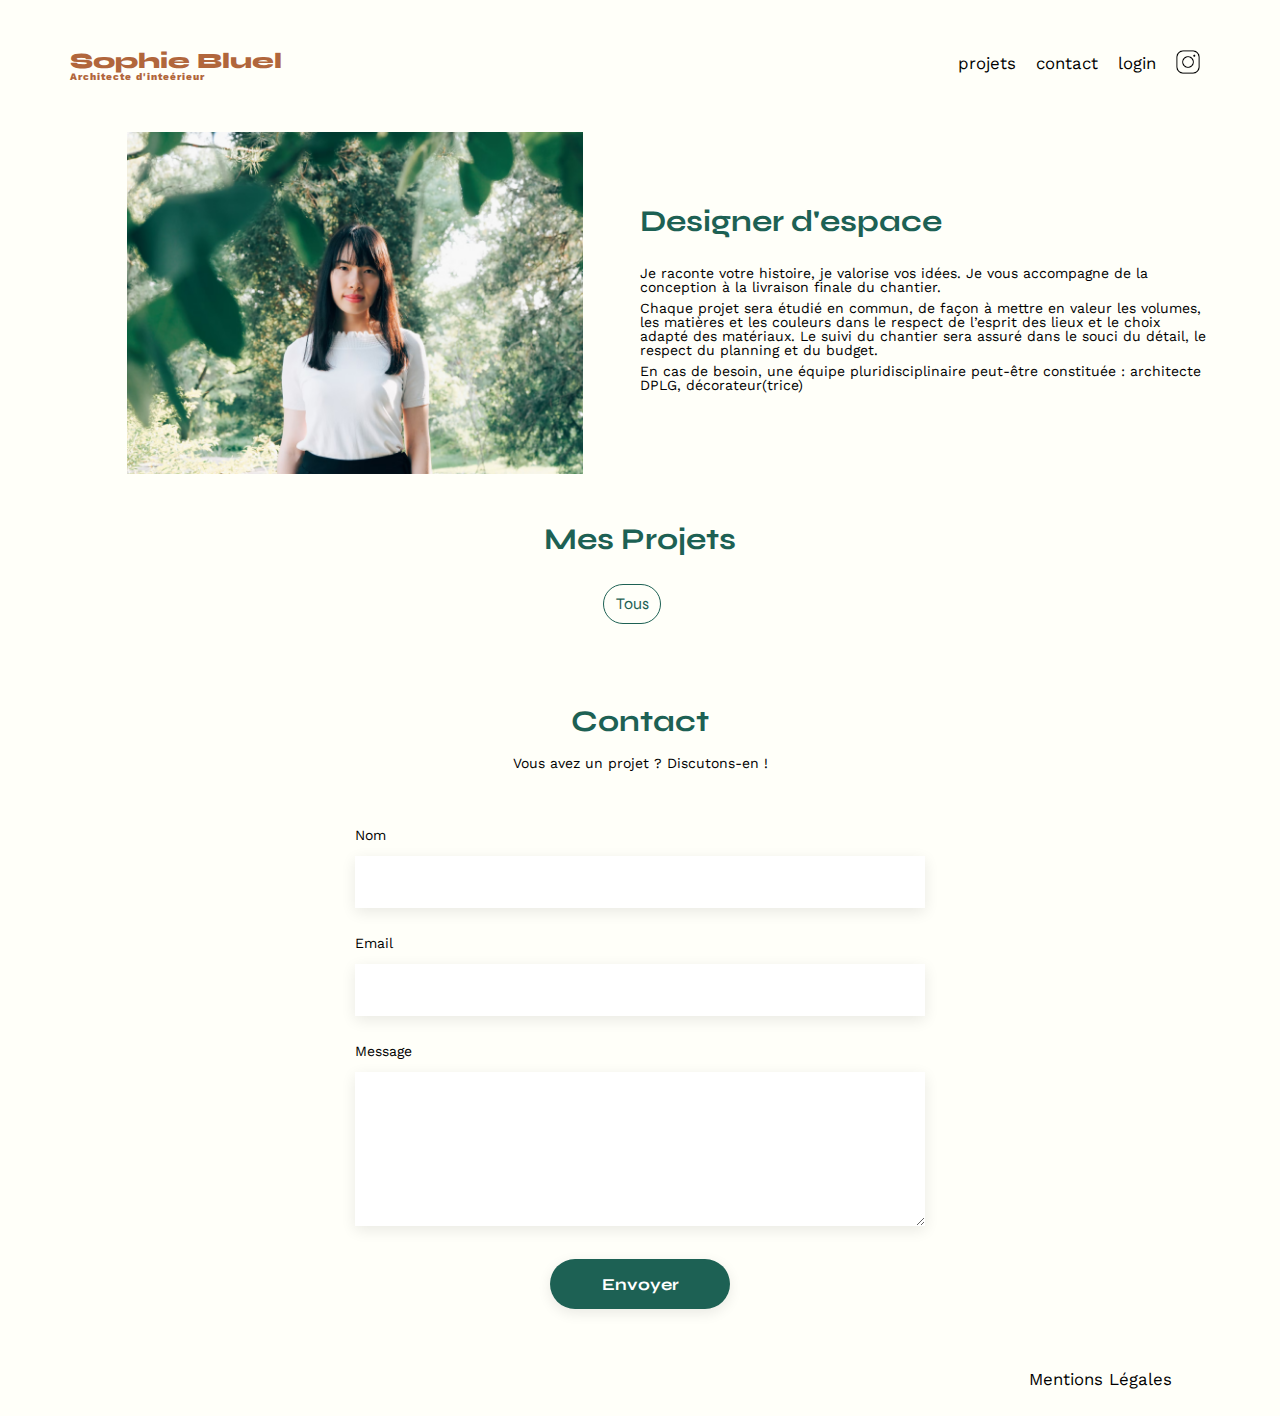
==== FrontEnd/index.html @ 32799364 "Ajout de la fonctionnalité de filtré les projets" ====
<!DOCTYPE html>
<html lang="fr">
  <head>
    <meta charset="UTF-8" />
    <title>Sophie Bluel - Architecte d'intérieur</title>
    <meta name="viewport" content="width=device-width, initial-scale=1.0" />
    <link rel="preconnect" href="https://fonts.googleapis.com" />
    <link rel="preconnect" href="https://fonts.gstatic.com" crossorigin />
    <link
      href="https://fonts.googleapis.com/css2?family=Syne:wght@700;800&family=Work+Sans&display=swap"
      rel="stylesheet"
    />
    <meta name="description" content="" />
    <link rel="stylesheet" href="./assets/style.css" />
  </head>
  <body>
    <header>
      <h1>Sophie Bluel <span>Architecte d'inteérieur</span></h1>
      <nav>
        <ul>
          <li>projets</li>
          <li>contact</li>
          <li>login</li>
          <li><img src="./assets/icons/instagram.png" alt="Instagram" /></li>
        </ul>
      </nav>
    </header>
    <main>
      <section id="introduction">
        <figure>
          <img src="./assets/images/sophie-bluel.png" alt="" />
        </figure>
        <article>
          <h2>Designer d'espace</h2>
          <p>
            Je raconte votre histoire, je valorise vos idées. Je vous accompagne
            de la conception à la livraison finale du chantier.
          </p>
          <p>
            Chaque projet sera étudié en commun, de façon à mettre en valeur les
            volumes, les matières et les couleurs dans le respect de l’esprit
            des lieux et le choix adapté des matériaux. Le suivi du chantier
            sera assuré dans le souci du détail, le respect du planning et du
            budget.
          </p>
          <p>
            En cas de besoin, une équipe pluridisciplinaire peut-être constituée
            : architecte DPLG, décorateur(trice)
          </p>
        </article>
      </section>
      <section id="portfolio">
        <h2>Mes Projets</h2>
        <ul class="filtres">
          <li id="all" class="filtre">Tous</li>
        </ul>
        <div class="gallery"></div>
      </section>
      <section id="contact">
        <h2>Contact</h2>
        <p>Vous avez un projet ? Discutons-en !</p>
        <form action="#" method="post">
          <label for="name">Nom</label>
          <input type="text" name="name" id="name" />
          <label for="email">Email</label>
          <input type="email" name="email" id="email" />
          <label for="message">Message</label>
          <textarea name="message" id="message" cols="30" rows="10"></textarea>
          <input type="submit" value="Envoyer" />
        </form>
      </section>
    </main>

    <footer>
      <nav>
        <ul>
          <li>Mentions Légales</li>
        </ul>
      </nav>
    </footer>
  </body>
  <script src="./assets/JavaScript/index.js"></script>
</html>
---- FrontEnd/assets/style.css ----
/* http://meyerweb.com/eric/tools/css/reset/
   v2.0 | 20110126
   License: none (public domain)
*/

html,
body,
div,
span,
applet,
object,
iframe,
h1,
h2,
h3,
h4,
h5,
h6,
p,
blockquote,
pre,
a,
abbr,
acronym,
address,
big,
cite,
code,
del,
dfn,
em,
img,
ins,
kbd,
q,
s,
samp,
small,
strike,
strong,
sub,
sup,
tt,
var,
b,
u,
i,
center,
dl,
dt,
dd,
ol,
ul,
li,
fieldset,
form,
label,
legend,
table,
caption,
tbody,
tfoot,
thead,
tr,
th,
td,
article,
aside,
canvas,
details,
embed,
figure,
figcaption,
footer,
header,
hgroup,
menu,
nav,
output,
ruby,
section,
summary,
time,
mark,
audio,
video {
  margin: 0;
  padding: 0;
  border: 0;
  font-size: 100%;
  font: inherit;
  vertical-align: baseline;
}
/* HTML5 display-role reset for older browsers */
article,
aside,
details,
figcaption,
figure,
footer,
header,
hgroup,
menu,
nav,
section {
  display: block;
}
body {
  line-height: 1;
}
ol,
ul {
  list-style: none;
}
blockquote,
q {
  quotes: none;
}
blockquote:before,
blockquote:after,
q:before,
q:after {
  content: "";
  content: none;
}
table {
  border-collapse: collapse;
  border-spacing: 0;
}
/** end reset css**/
body {
  max-width: 1140px;
  margin: auto;
  font-family: "Work Sans";
  font-size: 14px;
  background-color: #fffff9;
}
header {
  display: flex;
  justify-content: space-between;
  margin: 50px 0;
}
header nav ul li img {
  width: 1.5rem;
}
section {
  margin: 50px 0;
}

h1 {
  display: flex;
  flex-direction: column;
  font-family: "Syne";
  font-size: 22px;
  font-weight: 800;
  color: #b1663c;
}

h1 > span {
  font-family: "Work Sans";
  font-size: 10px;
  letter-spacing: 0.1em;
}

h2 {
  font-family: "Syne";
  font-weight: 700;
  font-size: 30px;
  color: #1d6154;
}
nav ul {
  display: flex;
  align-items: center;
  list-style-type: none;
}
nav li {
  padding: 0 10px;
  font-size: 1.2em;
}

li:hover {
  color: #b1663c;
}
.filtres {
  display: flex;
  justify-content: center;
  margin-bottom: 2rem;
}
.filtre {
  cursor: pointer;
  font-size: 16px;
  font-family: "Syne", sans-serif;
  margin-right: 1rem;
  border: 1px solid #1d6154;
  color: #1d6154;
  border-radius: 60px;
  padding: 0.7rem;
}
.filtre:hover {
  background: #1d6154;
  color: white;
}
#introduction {
  display: flex;
  align-items: center;
}
#introduction figure {
  flex: 1;
}
#introduction img {
  display: block;
  margin: auto;
  width: 80%;
}

#introduction article {
  flex: 1;
}
#introduction h2 {
  margin-bottom: 1em;
}

#introduction p {
  margin-bottom: 0.5em;
}
#portfolio h2 {
  text-align: center;
  margin-bottom: 1em;
}
.gallery {
  width: 100%;
  display: grid;
  grid-template-columns: 1fr 1fr 1fr;
  grid-column-gap: 20px;
  grid-row-gap: 20px;
}

.gallery img {
  width: 100%;
}
#contact {
  width: 50%;
  margin: auto;
}
#contact > * {
  text-align: center;
}
#contact h2 {
  margin-bottom: 20px;
}
#contact form {
  text-align: left;
  margin-top: 30px;
  display: flex;
  flex-direction: column;
}

#contact input {
  height: 50px;
  font-size: 1.2em;
  border: none;
  box-shadow: 0px 4px 14px rgba(0, 0, 0, 0.09);
}
#contact label {
  margin: 2em 0 1em 0;
}
#contact textarea {
  border: none;
  box-shadow: 0px 4px 14px rgba(0, 0, 0, 0.09);
}

input[type="submit"] {
  font-family: "Syne";
  font-weight: 700;
  color: white;
  background-color: #1d6154;
  margin: 2em auto;
  width: 180px;
  text-align: center;
  border-radius: 60px;
}

footer nav ul {
  display: flex;
  justify-content: flex-end;
  margin: 2em;
}
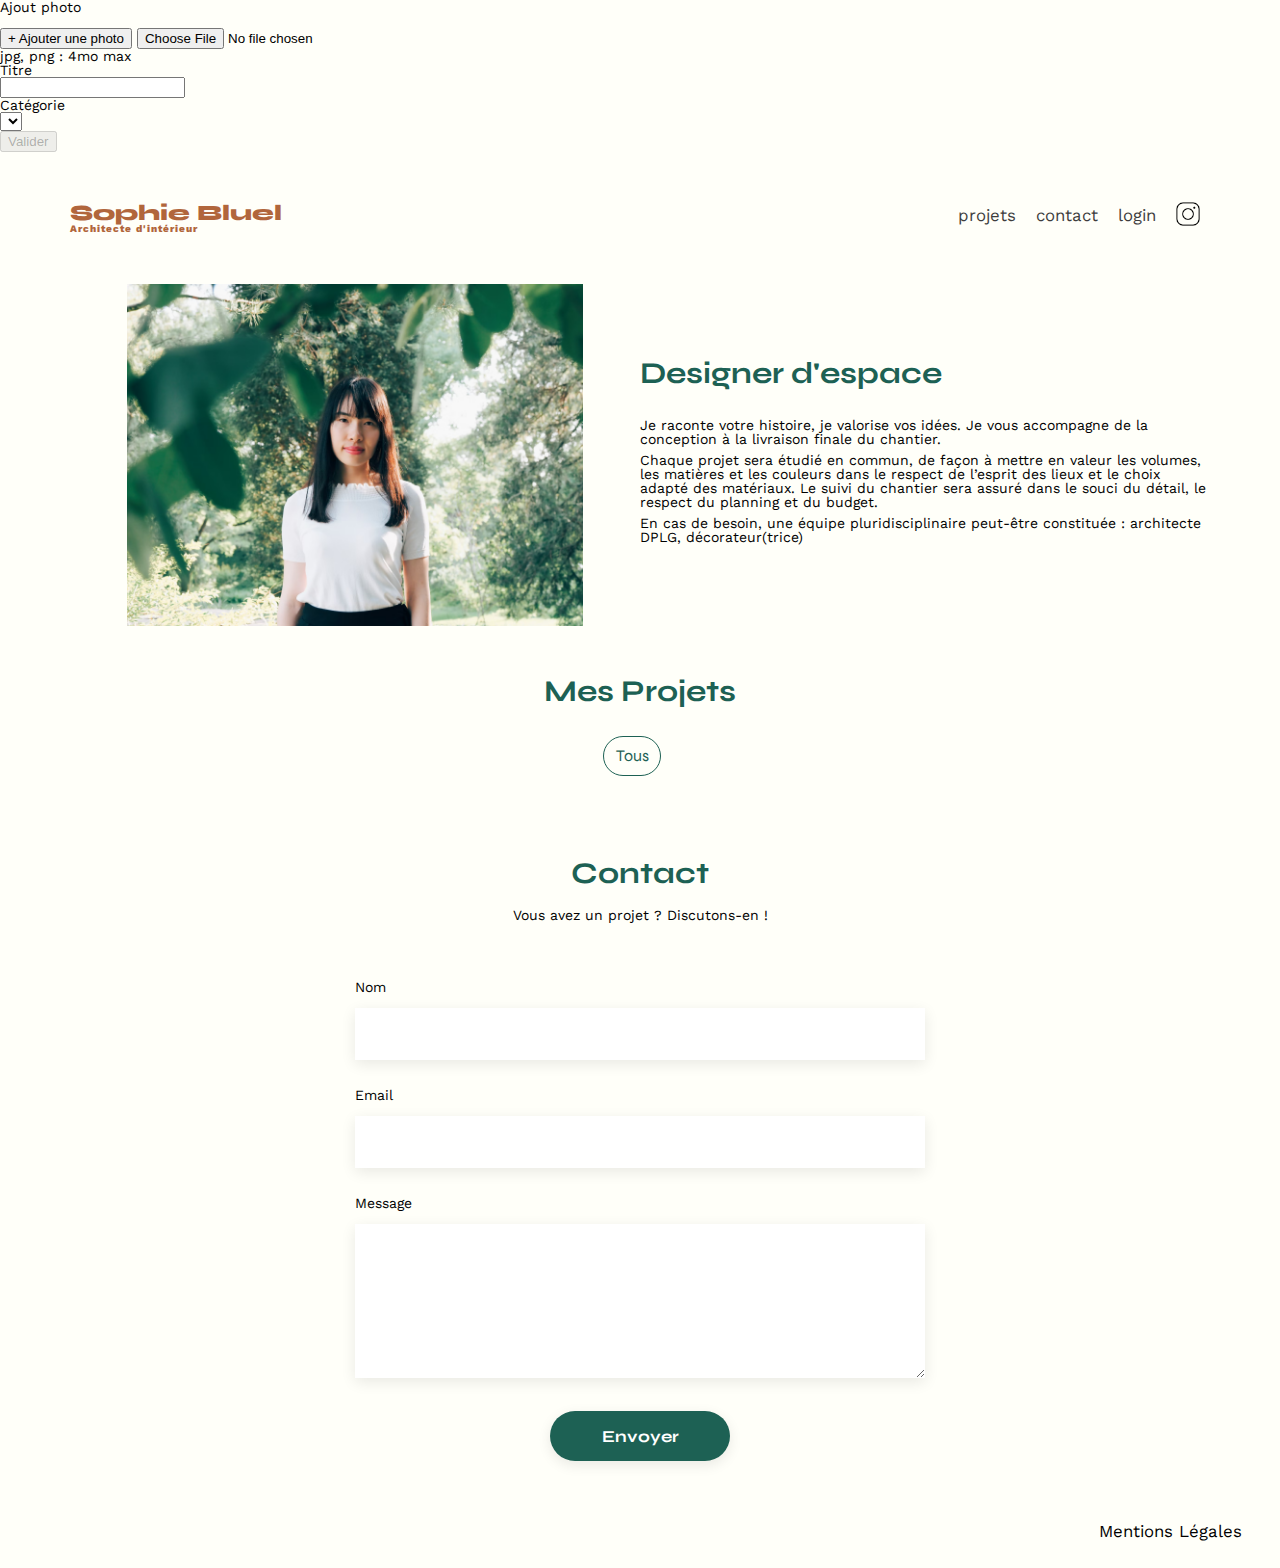
==== commit d534e321: "condition d'image" ====
--- a/FrontEnd/index.html
+++ b/FrontEnd/index.html
@@ -7,6 +7,13 @@
     <link rel="preconnect" href="https://fonts.googleapis.com" />
     <link rel="preconnect" href="https://fonts.gstatic.com" crossorigin />
     <link
+      rel="stylesheet"
+      href="https://cdnjs.cloudflare.com/ajax/libs/font-awesome/6.2.1/css/all.min.css"
+      integrity="sha512-MV7K8+y+gLIBoVD59lQIYicR65iaqukzvf/nwasF0nqhPay5w/9lJmVM2hMDcnK1OnMGCdVK+iQrJ7lzPJQd1w=="
+      crossorigin="anonymous"
+      referrerpolicy="no-referrer"
+    />
+    <link
       href="https://fonts.googleapis.com/css2?family=Syne:wght@700;800&family=Work+Sans&display=swap"
       rel="stylesheet"
     />
@@ -14,63 +21,140 @@
     <link rel="stylesheet" href="./assets/style.css" />
   </head>
   <body>
-    <header>
-      <h1>Sophie Bluel <span>Architecte d'inteérieur</span></h1>
-      <nav>
-        <ul>
-          <li>projets</li>
-          <li>contact</li>
-          <li>login</li>
-          <li><img src="./assets/icons/instagram.png" alt="Instagram" /></li>
-        </ul>
-      </nav>
-    </header>
-    <main>
-      <section id="introduction">
-        <figure>
-          <img src="./assets/images/sophie-bluel.png" alt="" />
-        </figure>
-        <article>
-          <h2>Designer d'espace</h2>
+    <div class="modale">
+      <span class="btnCloseModale">
+        <i class="fa-sharp fa-solid fa-xmark" id="close"></i>
+      </span>
+      <h3>Galerie photo</h3>
+      <div class="galleryModale"></div>
+      <button class="btnAddProjectModale">Ajouter une photo</button>
+      <p class="deleteGallery">Supprimer la galerie</p>
+    </div>
+    <div class="modaleAddProject">
+      <div class="modaleAddProject_icon">
+        <span class="back"><i class="fa-solid fa-arrow-left"></i></span>
+        <span class="btnCloseAddModale">
+          <i class="fa-sharp fa-solid fa-xmark" id="close"></i>
+        </span>
+      </div>
+      <h3>Ajout photo</h3>
+      <form action="POST" class="addProject" enctype="multipart/form-data">
+        <div class="bloc-picture">
+          <span class="icone-picture">
+            <i class="fa-regular fa-image"></i>
+          </span>
+          <img id="newImg" src="" alt="" />
+          <div class="btnAddFile">
+            <button type="submit">+ Ajouter une photo</button>
+            <input
+              type="file"
+              name="image"
+              id="image"
+              accept="image/png, image/jpg"
+            />
+          </div>
+          <span class="extension">jpg, png : 4mo max</span>
+        </div>
+        <div class="inputAddProject">
+          <label for="title">Titre</label>
           <p>
-            Je raconte votre histoire, je valorise vos idées. Je vous accompagne
-            de la conception à la livraison finale du chantier.
+            <input type="text" name="title" id="title" />
           </p>
+
+          <label for="category">Catégorie</label>
           <p>
-            Chaque projet sera étudié en commun, de façon à mettre en valeur les
-            volumes, les matières et les couleurs dans le respect de l’esprit
-            des lieux et le choix adapté des matériaux. Le suivi du chantier
-            sera assuré dans le souci du détail, le respect du planning et du
-            budget.
+            <select name="category" id="category"></select>
           </p>
-          <p>
-            En cas de besoin, une équipe pluridisciplinaire peut-être constituée
-            : architecte DPLG, décorateur(trice)
-          </p>
-        </article>
-      </section>
-      <section id="portfolio">
-        <h2>Mes Projets</h2>
-        <ul class="filtres">
-          <li id="all" class="filtre">Tous</li>
-        </ul>
-        <div class="gallery"></div>
-      </section>
-      <section id="contact">
-        <h2>Contact</h2>
-        <p>Vous avez un projet ? Discutons-en !</p>
-        <form action="#" method="post">
-          <label for="name">Nom</label>
-          <input type="text" name="name" id="name" />
-          <label for="email">Email</label>
-          <input type="email" name="email" id="email" />
-          <label for="message">Message</label>
-          <textarea name="message" id="message" cols="30" rows="10"></textarea>
-          <input type="submit" value="Envoyer" />
-        </form>
-      </section>
-    </main>
+        </div>
 
+        <button class="bouton_add_picture btnDisabled" disabled>Valider</button>
+      </form>
+    </div>
+    <div class="edition modeEdition">
+      <span> <i class="fa-regular fa-pen-to-square"></i> Mode édition</span>
+      <button>Publier les changements</button>
+    </div>
+    <div class="container">
+      <header>
+        <h1>Sophie Bluel <span>Architecte d'intérieur</span></h1>
+        <nav>
+          <ul>
+            <li><a href="#portfolio">projets</a></li>
+            <li><a href="#contact">contact</a></li>
+            <li>
+              <a id="login" href="./assets/page/connexion/connexion.html"
+                >login</a
+              >
+            </li>
+            <li>
+              <img src="./assets/icons/instagram.png" alt="Instagram" />
+            </li>
+          </ul>
+        </nav>
+      </header>
+      <main>
+        <section id="introduction">
+          <figure>
+            <img src="./assets/images/sophie-bluel.png" alt="" />
+            <figcaption class="modeEdition">
+              <i class="fa-regular fa-pen-to-square"></i> modifier
+            </figcaption>
+          </figure>
+          <article>
+            <span class="edition_designer modeEdition"
+              ><i class="fa-regular fa-pen-to-square"></i> modifier</span
+            >
+            <h2>Designer d'espace</h2>
+            <p>
+              Je raconte votre histoire, je valorise vos idées. Je vous
+              accompagne de la conception à la livraison finale du chantier.
+            </p>
+            <p>
+              Chaque projet sera étudié en commun, de façon à mettre en valeur
+              les volumes, les matières et les couleurs dans le respect de
+              l’esprit des lieux et le choix adapté des matériaux. Le suivi du
+              chantier sera assuré dans le souci du détail, le respect du
+              planning et du budget.
+            </p>
+            <p>
+              En cas de besoin, une équipe pluridisciplinaire peut-être
+              constituée : architecte DPLG, décorateur(trice)
+            </p>
+          </article>
+        </section>
+        <section id="portfolio">
+          <div class="title">
+            <h2>Mes Projets</h2>
+            <span id="modifAjout" class="modeEdition"
+              ><i class="fa-regular fa-pen-to-square"></i> modifier</span
+            >
+          </div>
+
+          <ul class="filtres">
+            <li id="all" class="filtre">Tous</li>
+          </ul>
+          <div class="gallery"></div>
+        </section>
+        <section id="contact">
+          <h2>Contact</h2>
+          <p>Vous avez un projet ? Discutons-en !</p>
+          <form action="#" method="post">
+            <label for="name">Nom</label>
+            <input type="text" name="name" id="name" />
+            <label for="email">Email</label>
+            <input type="email" name="email" id="email" />
+            <label for="message">Message</label>
+            <textarea
+              name="message"
+              id="message"
+              cols="30"
+              rows="10"
+            ></textarea>
+            <input type="submit" value="Envoyer" />
+          </form>
+        </section>
+      </main>
+    </div>
     <footer>
       <nav>
         <ul>
@@ -78,6 +162,6 @@
         </ul>
       </nav>
     </footer>
+    <script src="./assets/JavaScript/index.js"></script>
   </body>
-  <script src="./assets/JavaScript/index.js"></script>
 </html>
--- a/FrontEnd/assets/style.css
+++ b/FrontEnd/assets/style.css
@@ -129,12 +129,15 @@
 }
 /** end reset css**/
 body {
-  max-width: 1140px;
-  margin: auto;
   font-family: "Work Sans";
   font-size: 14px;
   background-color: #fffff9;
 }
+
+.container {
+  max-width: 1140px;
+  margin: auto;
+}
 header {
   display: flex;
   justify-content: space-between;
@@ -150,7 +153,7 @@
 h1 {
   display: flex;
   flex-direction: column;
-  font-family: "Syne";
+  font-family: "Syne", sans-serif;
   font-size: 22px;
   font-weight: 800;
   color: #b1663c;
@@ -163,7 +166,7 @@
 }
 
 h2 {
-  font-family: "Syne";
+  font-family: "Syne", sans-serif;
   font-weight: 700;
   font-size: 30px;
   color: #1d6154;
@@ -178,7 +181,13 @@
   font-size: 1.2em;
 }
 
+nav ul li a {
+  text-decoration: none;
+  color: #3d3d3d;
+}
+
 li:hover {
+  cursor: pointer;
   color: #b1663c;
 }
 .filtres {
@@ -270,7 +279,7 @@
 }
 
 input[type="submit"] {
-  font-family: "Syne";
+  font-family: "Syne", sans-serif;
   font-weight: 700;
   color: white;
   background-color: #1d6154;
@@ -285,3 +294,130 @@
   justify-content: flex-end;
   margin: 2em;
 }
+
+.edition {
+  background-color: black;
+  color: white;
+  padding: 1rem;
+  text-align: center;
+}
+
+.edition button {
+  border: none;
+  background: #ffffff;
+  color: black;
+  border-radius: 60px;
+  padding: 0.5rem 1.5rem;
+  margin-left: 0.5rem;
+}
+
+.edition_designer {
+  display: block;
+  margin-bottom: 1rem;
+}
+
+.title {
+  display: flex;
+  justify-content: center;
+}
+
+.title span {
+  cursor: pointer;
+  margin-top: 0.5rem;
+  margin-left: 0.6rem;
+}
+
+#introduction figure figcaption {
+  cursor: pointer;
+  padding-top: 0.6rem;
+  padding-left: 3.6rem;
+}
+
+.modeEdition {
+  display: block;
+}
+
+.editionNone {
+  display: none;
+}
+
+.editionBlock {
+  display: block;
+}
+
+.modale {
+  display: none;
+  position: absolute;
+  z-index: 1;
+  background-color: white;
+  width: 55%;
+  top: 20%;
+  right: 30%;
+  left: 20%;
+  border-radius: 10px;
+  padding: 3rem;
+}
+
+.btnCloseModale {
+  display: block;
+  text-align: right;
+}
+
+.btnCloseModale i {
+  cursor: pointer;
+}
+
+.modale h3 {
+  text-align: center;
+  font-size: 2em;
+  margin-top: 1rem;
+}
+
+.galleryModale {
+  display: flex;
+  flex-wrap: wrap;
+  margin-top: 2rem;
+  padding-bottom: 2rem;
+  border-bottom: 1px solid #b3b3b3;
+  margin-bottom: 2rem;
+}
+
+.galleryModale figure {
+  position: relative;
+  margin-right: 0.8rem;
+  margin-bottom: 0.5rem;
+  width: 18%;
+}
+
+figure .imgModale {
+  width: 100%;
+}
+
+.deleteProject {
+  cursor: pointer;
+  padding: 0.3rem;
+  background-color: black;
+  color: white;
+  position: absolute;
+  top: 0.4rem;
+  right: 0.3rem;
+}
+
+.btnAddProjectModale {
+  cursor: pointer;
+  display: block;
+  margin: auto;
+  background: #1d6154;
+  border-radius: 60px;
+  color: white;
+  border: none;
+  padding: 0.8rem 2rem;
+  font-family: "Syne", sans-serif;
+}
+
+.deleteGallery {
+  text-align: center;
+  margin-top: 2rem;
+  color: red;
+  cursor: pointer;
+}
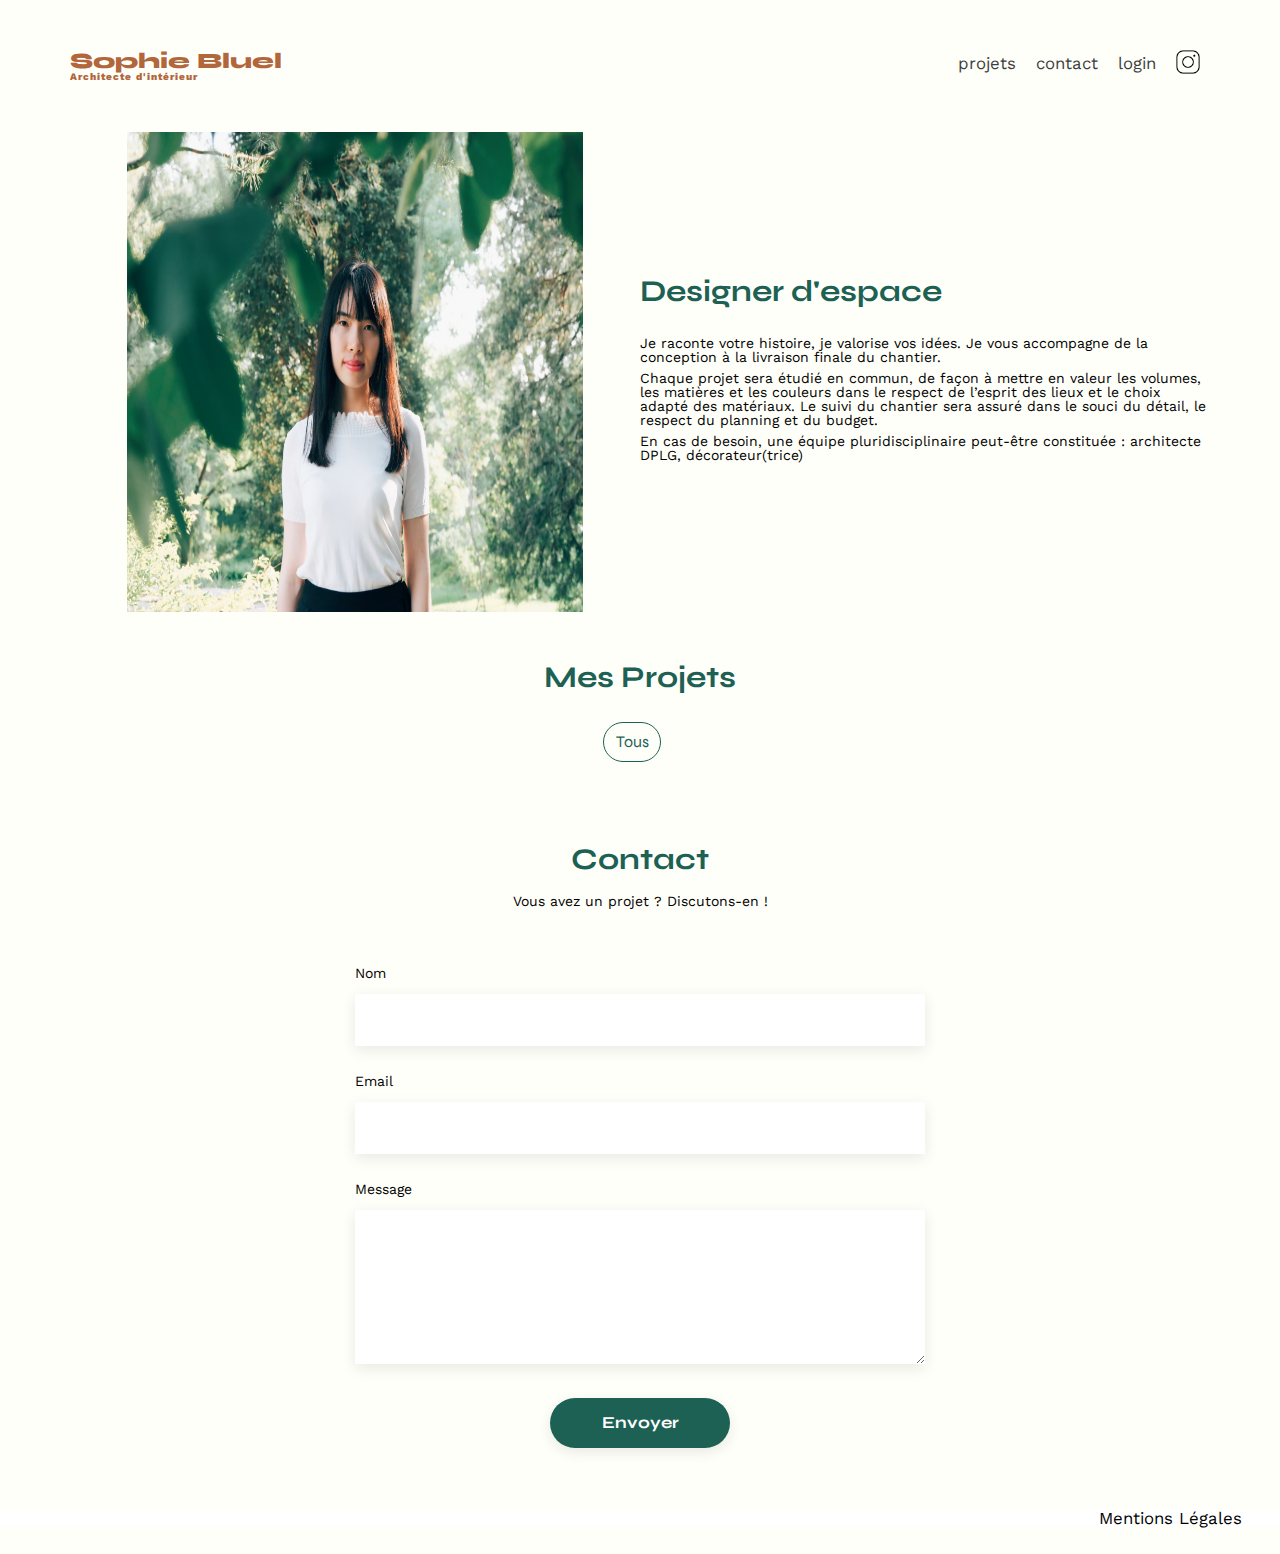
==== commit 5d03644e: "modification des conditions du formulaires" ====
--- a/FrontEnd/index.html
+++ b/FrontEnd/index.html
@@ -66,7 +66,7 @@
             <select name="category" id="category"></select>
           </p>
         </div>
-
+        <p class="imgError">L'image ne correspond pas aux critères</p>
         <button class="bouton_add_picture btnDisabled" disabled>Valider</button>
       </form>
     </div>
--- a/FrontEnd/assets/style.css
+++ b/FrontEnd/assets/style.css
@@ -222,6 +222,10 @@
   width: 80%;
 }
 
+figure img {
+  height: 480px;
+}
+
 #introduction article {
   flex: 1;
 }
@@ -345,7 +349,8 @@
   display: block;
 }
 
-.modale {
+.modale,
+.modaleAddProject {
   display: none;
   position: absolute;
   z-index: 1;
@@ -358,12 +363,14 @@
   padding: 3rem;
 }
 
-.btnCloseModale {
+.btnCloseModale,
+.btnCloseAddModale {
   display: block;
   text-align: right;
 }
 
-.btnCloseModale i {
+.btnCloseModale i,
+.btnCloseAddModale i {
   cursor: pointer;
 }
 
@@ -421,3 +428,137 @@
   color: red;
   cursor: pointer;
 }
+
+.modaleAddProject_icon {
+  display: flex;
+  justify-content: space-between;
+  align-items: center;
+}
+
+.modaleAddProject h3 {
+  margin-top: 1rem;
+  text-align: center;
+  font-size: 2em;
+}
+
+.bloc-picture {
+  display: flex;
+  flex-direction: column;
+  justify-content: space-evenly;
+  align-items: center;
+  height: 200px;
+  background-color: #e8f1f7;
+  margin-top: 2rem;
+  margin-bottom: 2rem;
+  border-radius: 3px;
+}
+
+.bloc-picture i {
+  font-size: 4rem;
+  color: #b9c5cc;
+}
+
+.btnAddFile button {
+  width: 200px;
+  background: #cbd6dc;
+  border-radius: 50px;
+  border: none;
+  padding: 1rem;
+  color: #306685;
+  font-weight: 500;
+}
+
+.btnAddFile {
+  display: inline-block;
+  position: relative;
+  overflow: hidden;
+}
+.btnAddFile input[type="file"] {
+  left: 0;
+  top: 0;
+  opacity: 0;
+  position: absolute;
+  font-size: 90px;
+}
+
+#newImg {
+  display: none;
+  width: 200px;
+  height: 200px;
+}
+
+.inputAddProject {
+  border-bottom: 1px solid #b3b3b3;
+  margin-bottom: 2rem;
+}
+
+.inputAddProject input {
+  border: none;
+  background: #ffffff;
+  box-shadow: 0px 4px 14px rgba(0, 0, 0, 0.09);
+  width: 100%;
+  height: 3rem;
+  margin-top: 1rem;
+  margin-bottom: 2rem;
+}
+
+.inputAddProject select {
+  width: 100%;
+  height: 3rem;
+  margin-top: 1rem;
+  margin-bottom: 2rem;
+  border: none;
+  background: #ffffff;
+  box-shadow: 0px 4px 14px rgba(0, 0, 0, 0.09);
+}
+
+.inputAddProject label,
+.inputAddProject select {
+  display: block;
+  width: 100%;
+  text-align: left;
+}
+
+.bouton_add_picture {
+  display: block;
+  margin: auto;
+  background: #1d6154;
+  border-radius: 60px;
+  border: none;
+  padding-left: 5rem;
+  padding-right: 5rem;
+  padding-top: 0.8rem;
+  padding-bottom: 0.8rem;
+  color: white;
+  font-weight: 500;
+  cursor: pointer;
+}
+
+.back {
+  cursor: pointer;
+}
+
+.btnDisabled {
+  display: block;
+  margin: auto;
+  background-color: #a7a7a7;
+  cursor: none;
+}
+
+footer {
+  width: 100%;
+  background-color: #fefffe;
+}
+
+.error {
+  text-align: center;
+  display: none;
+  color: red;
+}
+
+.imgError {
+  color: red;
+  display: none;
+  margin-bottom: 2rem;
+  text-align: center;
+}
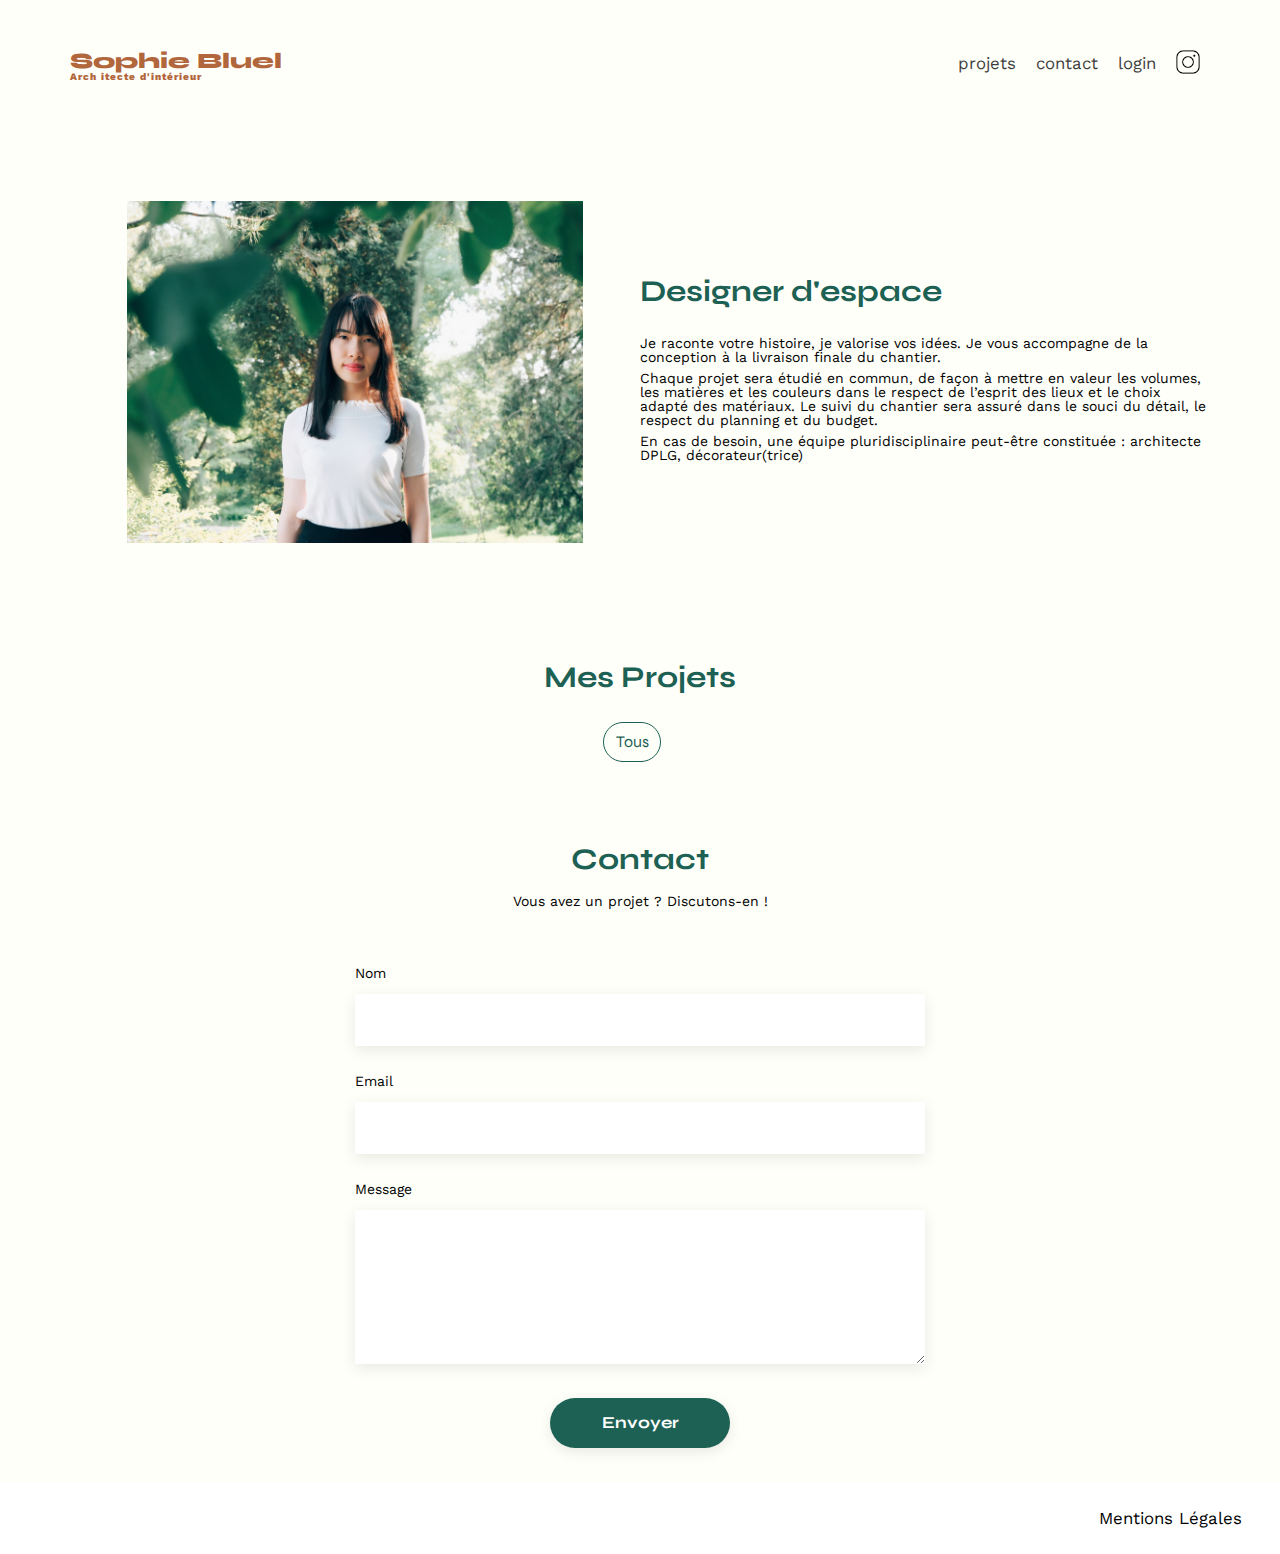
==== commit 20d2c469: "modification image" ====
--- a/FrontEnd/index.html
+++ b/FrontEnd/index.html
@@ -23,7 +23,7 @@
   <body>
     <div class="modale">
       <span class="btnCloseModale">
-        <i class="fa-sharp fa-solid fa-xmark" id="close"></i>
+        <i class="fa-sharp fa-solid fa-xmark close"></i>
       </span>
       <h3>Galerie photo</h3>
       <div class="galleryModale"></div>
@@ -34,7 +34,7 @@
       <div class="modaleAddProject_icon">
         <span class="back"><i class="fa-solid fa-arrow-left"></i></span>
         <span class="btnCloseAddModale">
-          <i class="fa-sharp fa-solid fa-xmark" id="close"></i>
+          <i class="fa-sharp fa-solid fa-xmark close"></i>
         </span>
       </div>
       <h3>Ajout photo</h3>
@@ -46,12 +46,7 @@
           <img id="newImg" src="" alt="" />
           <div class="btnAddFile">
             <button type="submit">+ Ajouter une photo</button>
-            <input
-              type="file"
-              name="image"
-              id="image"
-              accept="image/png, image/jpg"
-            />
+            <input type="file" name="image" id="image" />
           </div>
           <span class="extension">jpg, png : 4mo max</span>
         </div>
@@ -76,7 +71,7 @@
     </div>
     <div class="container">
       <header>
-        <h1>Sophie Bluel <span>Architecte d'intérieur</span></h1>
+        <h1>Sophie Bluel <span>Arch itecte d'intérieur</span></h1>
         <nav>
           <ul>
             <li><a href="#portfolio">projets</a></li>
@@ -95,7 +90,7 @@
       <main>
         <section id="introduction">
           <figure>
-            <img src="./assets/images/sophie-bluel.png" alt="" />
+            <img class="imgSophie" src="./assets/images/sophie-bluel.png" alt="" />
             <figcaption class="modeEdition">
               <i class="fa-regular fa-pen-to-square"></i> modifier
             </figcaption>
--- a/FrontEnd/assets/style.css
+++ b/FrontEnd/assets/style.css
@@ -128,7 +128,13 @@
   border-spacing: 0;
 }
 /** end reset css**/
+html {
+  height: 100%;
+}
 body {
+  display: flex;
+  flex-direction: column;
+  justify-content: space-between;
   font-family: "Work Sans";
   font-size: 14px;
   background-color: #fffff9;
@@ -184,6 +190,10 @@
 nav ul li a {
   text-decoration: none;
   color: #3d3d3d;
+}
+
+.imgSophie {
+  object-fit: contain;
 }
 
 li:hover {
@@ -296,7 +306,7 @@
 footer nav ul {
   display: flex;
   justify-content: flex-end;
-  margin: 2em;
+  padding: 2em;
 }
 
 .edition {
@@ -363,6 +373,18 @@
   padding: 3rem;
 }
 
+.figureZoom {
+  position: absolute;
+  background-color: black;
+  padding: 0.3rem;
+  top: 0.4rem;
+  right: 2rem;
+}
+
+.figureZoom i {
+  color: white;
+}
+
 .btnCloseModale,
 .btnCloseAddModale {
   display: block;
@@ -547,7 +569,7 @@
 
 footer {
   width: 100%;
-  background-color: #fefffe;
+  background-color: white;
 }
 
 .error {
